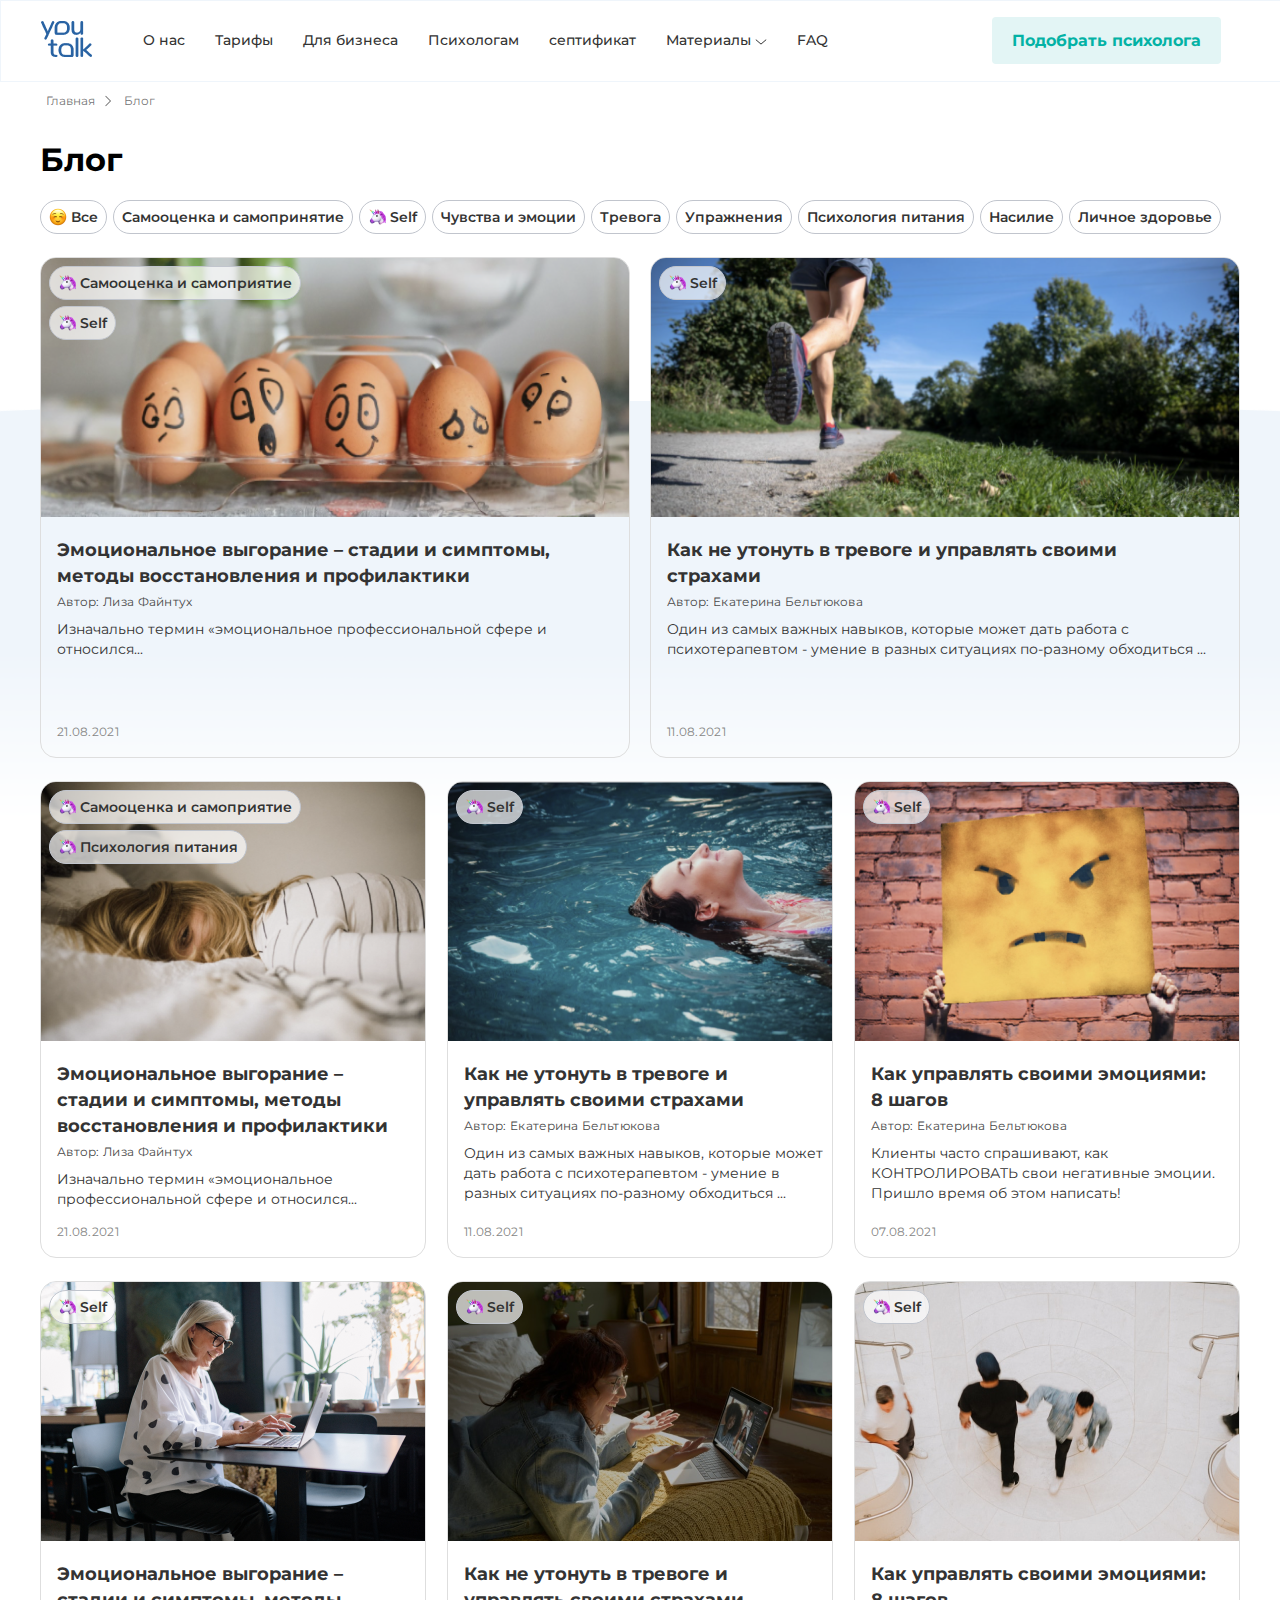
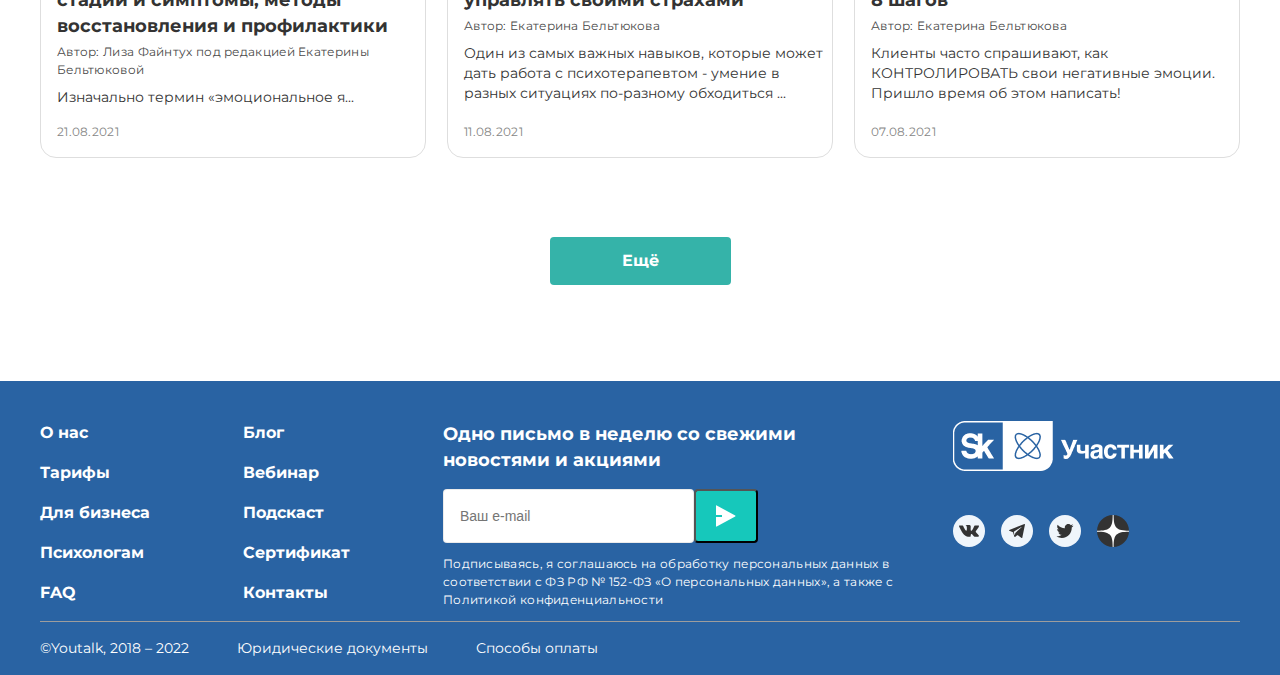
==== index.html @ 2c1c8301 "Skill_youtalk_blog" ====
<!DOCTYPE html>
<html lang="ru">
<head>
    <meta charset="UTF-8">
    <meta http-equiv="X-UA-Compatible" content="IE=edge">
    <meta name="viewport" content="width=device-width, initial-scale=1.0">
    <title>Блог</title>
    <link rel="stylesheet" href="./css/main.css">
    <link rel="preconnect" href="https://fonts.googleapis.com">
    <link rel="preconnect" href="https://fonts.gstatic.com" crossorigin>
    <link href="https://fonts.googleapis.com/css2?family=Montserrat:wght@400;500;600;700&display=swap" rel="stylesheet">
</head>
<body>
    <header>
        <div class="wrapper">
            <div class="head_menu">
            <div class="emblem">
                <a href="#">
                    <img src="./img/emblem/you_talk.png" alt="emblem you talk">
                </a>
            </div>
            <nav>
                <div class="menu">
                    <a href="#">О нас</a>
                    <a href="#">Тарифы</a>
                    <a href="#">Для бизнеса</a>
                    <a href="#">Психологам</a>
                    <a href="#">септификат</a>
                    <a href="#">Материалы <img src="./img/arrow/down.svg" alt="arrow down"></a>
                    <a href="#">FAQ</a>
                </div>
            </nav>
            <div class="button_head">
                <a href="#">Подобрать психолога</a>
            </div>
            </div>
        </div>

    </header>
    <main>
        <img src="./img/baclground/gradient.png" alt="gradient" id="grad">
        <div class="wrapper">
            <div class="way">
                <a href="#" class="way_blog">Главная</a>
                <img src="./img/arrow/right.png" alt="arrow right">
                <p class="way_blog">Блог</p>
            </div>
            <h1>Блог</h1>
            <div class="themes">
                <a href="#"><img src="./img/emblem/smile.svg" alt="smile"> Все</a>
                <a href="#">Самооценка и самопринятие</a>
                <a href="#"><img src="./img/emblem/horse.svg" alt="horse"> Self</a>
                <a href="#">Чувства и эмоции</a>
                <a href="#">Тревога</a>
                <a href="#">Упражнения</a>
                <a href="#">Психология питания</a>
                <a href="#">Насилие</a>
                <a href="#">Личное здоровье</a>
            </div>
            <div class="big_card">
                <a href="#" class="card">
                    <img src="./img/card/agg.png" alt="aggs">
                        <div class="c1">
                            <p><img src="./img/emblem/horse.svg" alt="horse"> Самооценка и самоприятие</p>
                            <p><img src="./img/emblem/horse.svg" alt="horse"> Self</p>
                        </div>
                    <div class="cont_card">
                        <p>21.08.2021</p>
                        <h4>Эмоциональное выгорание – стадии и симптомы, методы восстановления и профилактики</h4>
                        <p>Автор: Лиза Файнтух</p>
                        <p>Изначально термин «эмоциональное профессиональной сфере и относился...</p>
                    </div>
                </a>
                <a href="#" class="card">
                    <img src="./img/card/running.png" alt="running">
                        <div class="c1">
                            <p><img src="./img/emblem/horse.svg" alt="horse"> Self</p>
                        </div>
                    <div class="cont_card">
                        <p>11.08.2021</p>
                        <h4>Как не утонуть в тревоге и управлять своими страхами</h4>
                        <p>Автор: Екатерина Бельтюкова</p>
                        <p>Один из самых важных навыков, которые может дать работа с психотерапевтом - умение в разных ситуациях по-разному обходиться ...</p>
                    </div>
                </a>

            </div>
            <div class="big_card">
                <a href="#" class="card_s">
                    <img src="./img/card/1.png" alt="Emotional burnout – stages and symptoms, methods of recovery and prevention">
                    <div class="c1">
                        <p><img src="./img/emblem/horse.svg" alt="horse"> Самооценка и самоприятие</p>
                        <p><img src="./img/emblem/horse.svg" alt="horse"> Психология питания</p>
                    </div>
                    <div class="cont_card">
                        <p>21.08.2021</p>
                        <h4>Эмоциональное выгорание – стадии и симптомы, методы восстановления и профилактики</h4>
                        <p>Автор: Лиза Файнтух</p>
                        <p>Изначально термин «эмоциональное профессиональной сфере и относился...</p>
                    </div>
                </a>
                <a href="#" class="card_s">
                    <img src="./img/card/2.png" alt="Как не утонуть в тревоге и управлять своими страхами">
                    <div class="c1">
                        <p><img src="./img/emblem/horse.svg" alt="horse"> Self</p>
                    </div>
                    <div class="cont_card">
                        <p>11.08.2021</p>
                        <h4>Как не утонуть в тревоге и управлять своими страхами</h4>
                        <p>Автор: Екатерина Бельтюкова</p>
                        <p>Один из самых важных навыков, которые может дать работа с психотерапевтом - умение в разных ситуациях по-разному обходиться ...</p>
                    </div>
                </a>
                <a href="#" class="card_s">
                    <img src="./img/card/3.png" alt="How to manage your emotions: 8 steps">
                    <div class="c1">
                        <p><img src="./img/emblem/horse.svg" alt="horse"> Self</p>
                    </div>
                    <div class="cont_card">
                        <p>07.08.2021</p>
                        <h4>Как управлять своими эмоциями:
                            8 шагов</h4>
                        <p>Автор: Екатерина Бельтюкова</p>
                        <p>Клиенты часто спрашивают, как КОНТРОЛИРОВАТЬ свои негативные эмоции. Пришло время об этом написать!</p>
                    </div>
                </a>
                <a href="#" class="card_s">
                    <img src="./img/card/4.png" alt="How to manage your emotions: 8 steps Emotional burnout – stages and symptoms, methods of recovery and prevention">
                    <div class="c1">
                        <p><img src="./img/emblem/horse.svg" alt="horse"> Self</p>
                    </div>
                    <div class="cont_card">
                        <p>21.08.2021</p>
                        <h4>Эмоциональное выгорание – стадии и симптомы, методы восстановления и профилактики</h4>
                        <p>Автор: Лиза Файнтух под редакцией  Екатерины Бельтюковой</p>
                        <p>Изначально термин «эмоциональное я...</p>
                    </div>
                </a>
                <a href="#" class="card_s">
                    <img src="./img/card/5.png" alt="How not to drown in anxiety and manage your fears">
                    <div class="c1">
                        <p><img src="./img/emblem/horse.svg" alt="horse"> Self</p>
                    </div>
                    <div class="cont_card">
                        <p>11.08.2021</p>
                        <h4>Как не утонуть в тревоге и управлять своими страхами</h4>
                        <p>Автор: Екатерина Бельтюкова</p>
                        <p>Один из самых важных навыков, которые может дать работа с психотерапевтом - умение в разных ситуациях по-разному обходиться ...</p>
                    </div>
                </a>
                <a href="#" class="card_s">
                    <img src="./img/card/6.png" alt="How to manage your emotions: 8 steps">
                    <div class="c1">
                        <p><img src="./img/emblem/horse.svg" alt="horse"> Self</p>
                    </div>
                    <div class="cont_card">
                        <p>07.08.2021</p>
                        <h4>Как управлять своими эмоциями: 8 шагов</h4>
                        <p>Автор: Екатерина Бельтюкова</p>
                        <p>Клиенты часто спрашивают, как КОНТРОЛИРОВАТЬ свои негативные эмоции. Пришло время об этом написать!</p>
                    </div>
                </a>
            </div>
            <div class="button_main_wrapper">
                <a href="#" id="button_main_wrapper">Ещё</a>
            </div>
        </div>
    </main>
    <footer>
        <div class="footer">
            <div class="wrapper">
                <div class="footer_cont">
                    <div class="footer_nav">
                        <a href="#">О нас</a>
                        <a href="#">Тарифы</a>
                        <a href="#">Для бизнеса</a>
                        <a href="#">Психологам</a>
                        <a href="#">FAQ</a>
                    </div>
                    <div class="footer_nav">
                        <a href="#">Блог</a>
                        <a href="#">Вебинар</a>
                        <a href="#">Подскаст</a>
                        <a href="#">Сертификат</a>
                        <a href="#">Контакты</a>
                    </div>
                    <div class="mail">
                        <div class="your_mail">
                            <label for="email">Одно письмо в неделю со свежими новостями и акциями</label>
                                <div class="b1">
                                    <input type="email" id="email" placeholder="Ваш e-mail">
                                    <button type="submit"><img src="svg/arrow_but.svg" alt="arrow button"></button>
                                </div>
                        </div>
                        <p>Подписываясь, я соглашаюсь на обработку персональных данных в соответствии с ФЗ РФ № 152-ФЗ «О персональных данных», а также с Политикой конфиденциальности</p>
                    </div>
                    <div class="soc">
                        <a href="#"><img src="./img/emblem/sk.png" alt="SK Участник" id="sk"></a>
                        <div class="a_soc">
                            <a href="#"><img src="./svg/vk.svg" alt="vkontact"></a>
                            <a href="#"><img src="./svg/tg.svg" alt="telegram"></a>
                            <a href="#"><img src="./svg/twit.svg" alt="twitter"></a>
                            <a href="#"><img src="./svg/dzen.svg" alt="dzen"></a>
                        </div>
                    </div>
                </div>
                <div class="l_footer">
                    <a href="#">©Youtalk, 2018 – 2022</a>
                    <a href="#">Юридические документы</a>
                    <a href="#">Способы оплаты</a>
                </div>
            </div>
        </div>
    </footer>
</body>
</html>
---- css/main.css ----
body {
    margin: 0;
    font-family: 'Montserrat', sans-serif;
    font-style: normal;
}
/* header */
header {
    border: 1px solid #EFF5FB;
    background: #FFFFFF;
    margin-bottom: 16px;
    position: fixed;
    top: 0;
    width: 100%;
    z-index: 1;
}
.wrapper {
    max-width: 1200px;
    margin: 0 auto;
}
.head_menu {
    display: flex;
    flex-wrap: wrap;
    align-items: center;
    padding: 20px 0;
}
.menu a {
    margin-left: 0;
    margin-right: 30px;

    font-weight: 500;
    font-size: 14px;
    line-height: 114%;
    color: #333333;

    text-decoration: none;
}
.menu a:hover, .menu a:focus, .menu a:active {
    opacity: 70%;
}
.menu a:last-child {
    margin-right: 164px;
}
.emblem {
    margin-right: 51px;
}
.menu {
    display: flex;
    flex-wrap: wrap;
}
.button_head {

}
.button_head a {
    font-weight: 700;
    font-size: 16px;
    line-height: 20px;
    color: #03B2A5;

    padding: 14px 20px;
    background: #E3F5F5;
    border-radius: 4px;
    text-decoration: none;
}
.button_head a:hover, .button_head a:focus, .button_head a:active {
    color: #333333;
    background: #2963A3;
}
/* header */
/* main */
#grad {
    width: 100%;
    z-index: -1;
    position: absolute;
    top: 401px;
}
.way {
    display: flex;
    align-items: center;
    margin-left: 6px;
    margin-top: 92px;
    margin-bottom: 30px;

}
.way_blog {
    margin: 0;
    text-decoration: none;

    font-weight: 400;
    font-size: 12px;
    line-height: 18px;
    color: rgba(51, 51, 51, 0.7);

}
.way img {
    margin-left: 10px;
    margin-right: 13px;
}
.main_wrapper h1 {
    margin: 0 0 32px 0;
    font-weight: 700;
    font-size: 48px;
    line-height: 56px;
    color: #333333;
}
.themes {
    display: flex;
    justify-content: flex-start;
    margin-bottom: 23px;
}
.themes a {
    display: flex;
    align-items: center;
    gap: 4px;

    margin-right: 6px;

    font-weight: 600;
    font-size: 14px;
    line-height: 20px;
    text-decoration: none;
    color: #333333;

    padding: 6px 8px;
    border: 1px solid #C1C5CD;
    border-radius: 24px;
    transition: transform 0.5s ease-in;

}
.themes a:hover, .themes a:focus, .themes a:active {
    background: #333333;
    color: white;
}
.themes a:nth-last-child(1) {
    margin-right: 0;
}
.big_card {
    display: flex;
    justify-content: space-between;
    flex-wrap: wrap;
    margin-bottom: 23px;
}
.big_card a {
    text-decoration: none;
    transition: 0.3s ease-in;
}
.big_card a:hover, .big_card a:focus, .big_card a:active {
    border: solid 4px darkseagreen;
    transform: translateY(-15px);
}
.card {
    position: relative;
    max-width: 588px;
    min-height: 499px;

    overflow: hidden;
    border: 1px solid #DEDEDE;
    border-radius: 16px;
}
.card_s {
    margin-bottom: 23px;
    position: relative;
    max-width: 384px;
    min-height: 475px;

    overflow: hidden;
    border: 1px solid #DEDEDE;
    border-radius: 16px;
}
.c1 p:first-of-type{
    position: absolute;
    top: 8px;
    left: 8px;
}
.c1 p:nth-of-type(2) {
    position: absolute;
    top: 48px;
    left: 8px;
}
.c1 p:nth-of-type(-n+2){
    display: flex;
    flex-direction: row;
    align-items: center;
    margin: 0;
    padding: 6px 8px;
    gap: 4px;

    font-weight: 600;
    font-size: 14px;
    line-height: 20px;
    color: #333333;

    background: rgba(255, 255, 255, 0.7);
    border: 1px solid #C1C5CD;
    border-radius: 24px;
}
.cont_card p:first-of-type {
    margin: 0;
    position: absolute;
    left: 16px;
    bottom: 16px;

    font-weight: 400;
    font-size: 12px;
    line-height: 18px;

    letter-spacing: 0.025em;

    color: #868686;

}
.cont_card h4 {
    margin: 16px 31px 4px 16px;

    font-weight: 700;
    font-size: 18px;
    line-height: 26px;

    color: #333333;

}
.cont_card p:nth-of-type(2) {
    margin: 4px 0 8px 16px;

    font-weight: 400;
    font-size: 12px;
    line-height: 18px;

    letter-spacing: 0.025em;

    color: #494949;
}
.cont_card p:last-of-type {
    margin: 8px 0 0 16px;

    font-weight: 400;
    font-size: 14px;
    line-height: 20px;

    color: #333333;
}
.button_main_wrapper {
    display: flex;
    justify-content: center;
    margin-top: 56px;
    margin-bottom: 96px;
}
#button_main_wrapper {
    padding: 12px 72px;
    background: #35B3A9;
    border-radius: 4px;

    font-weight: 700;
    font-size: 16px;
    line-height: 24px;
    text-decoration: none;

    text-align: center;

    color: #FFFFFF;
}
#button_main_wrapper:hover, #button_main_wrapper:focus, #button_main_wrapper:active {
    color: #333333;
    background: #2963A3;
}
/* /main */

/* footer */

/* /footer */
.footer {
    background: #2963A3;
}
.footer a:hover, .footer a:focus, .footer a:active {
    color: #494949;
}
.footer_cont {
    display: flex;
}
.footer_nav {
    display: flex;
    flex-direction: column;
    padding-top: 40px;
    margin-right: 93px;

}
.footer_nav a {
    margin-bottom: 16px;

    font-weight: 700;
    font-size: 16px;
    line-height: 24px;
    text-decoration: none;

    color: #FFFFFF;
}
.mail {
    max-width: 486px;
    padding-top: 40px;
    margin-right: 24px;
}
.mail p {
    font-weight: 400;
    font-size: 12px;
    line-height: 18px;

    letter-spacing: 0.025em;

    color: #FFFFFF;
}
.your_mail {
    display: flex;
    flex-direction: column;
    max-width: 384px;
    margin-bottom: 8px;
}
.your_mail button {
    display: flex;
    flex-direction: row;
    align-items: center;
    padding: 14px 20px;
    background: #16C8BB;
    border-radius: 4px;
}
.your_mail label {
    margin-bottom: 8px;
    font-weight: 700;
    font-size: 18px;
    line-height: 26px;

    color: #FFFFFF;
}
#email {
    padding: 14px 52px 14px 16px;

    font-weight: 400;
    font-size: 14px;
    line-height: 20px;

    color: #9D9D9D;

    background: #FFFFFF;
    border: 1px solid rgba(157, 157, 157, 0.2);
    border-radius: 4px;
}
.b1 {
    display: flex;
    margin-top: 8px;
}
#sk {
    margin-top: 40px;
    margin-bottom: 40px;
}
.a_soc {
    display: flex;
}
.a_soc a {
    margin-right: 16px;
}
.l_footer {
    display: flex;
    align-items: flex-start;
    border-top: solid 1px #9D9D9D;
}
.l_footer a {
    margin: 16px 48px 17px 0;

    font-weight: 400;
    font-size: 14px;
    line-height: 20px;
    text-decoration: none;
    color: #FFFFFF;
}
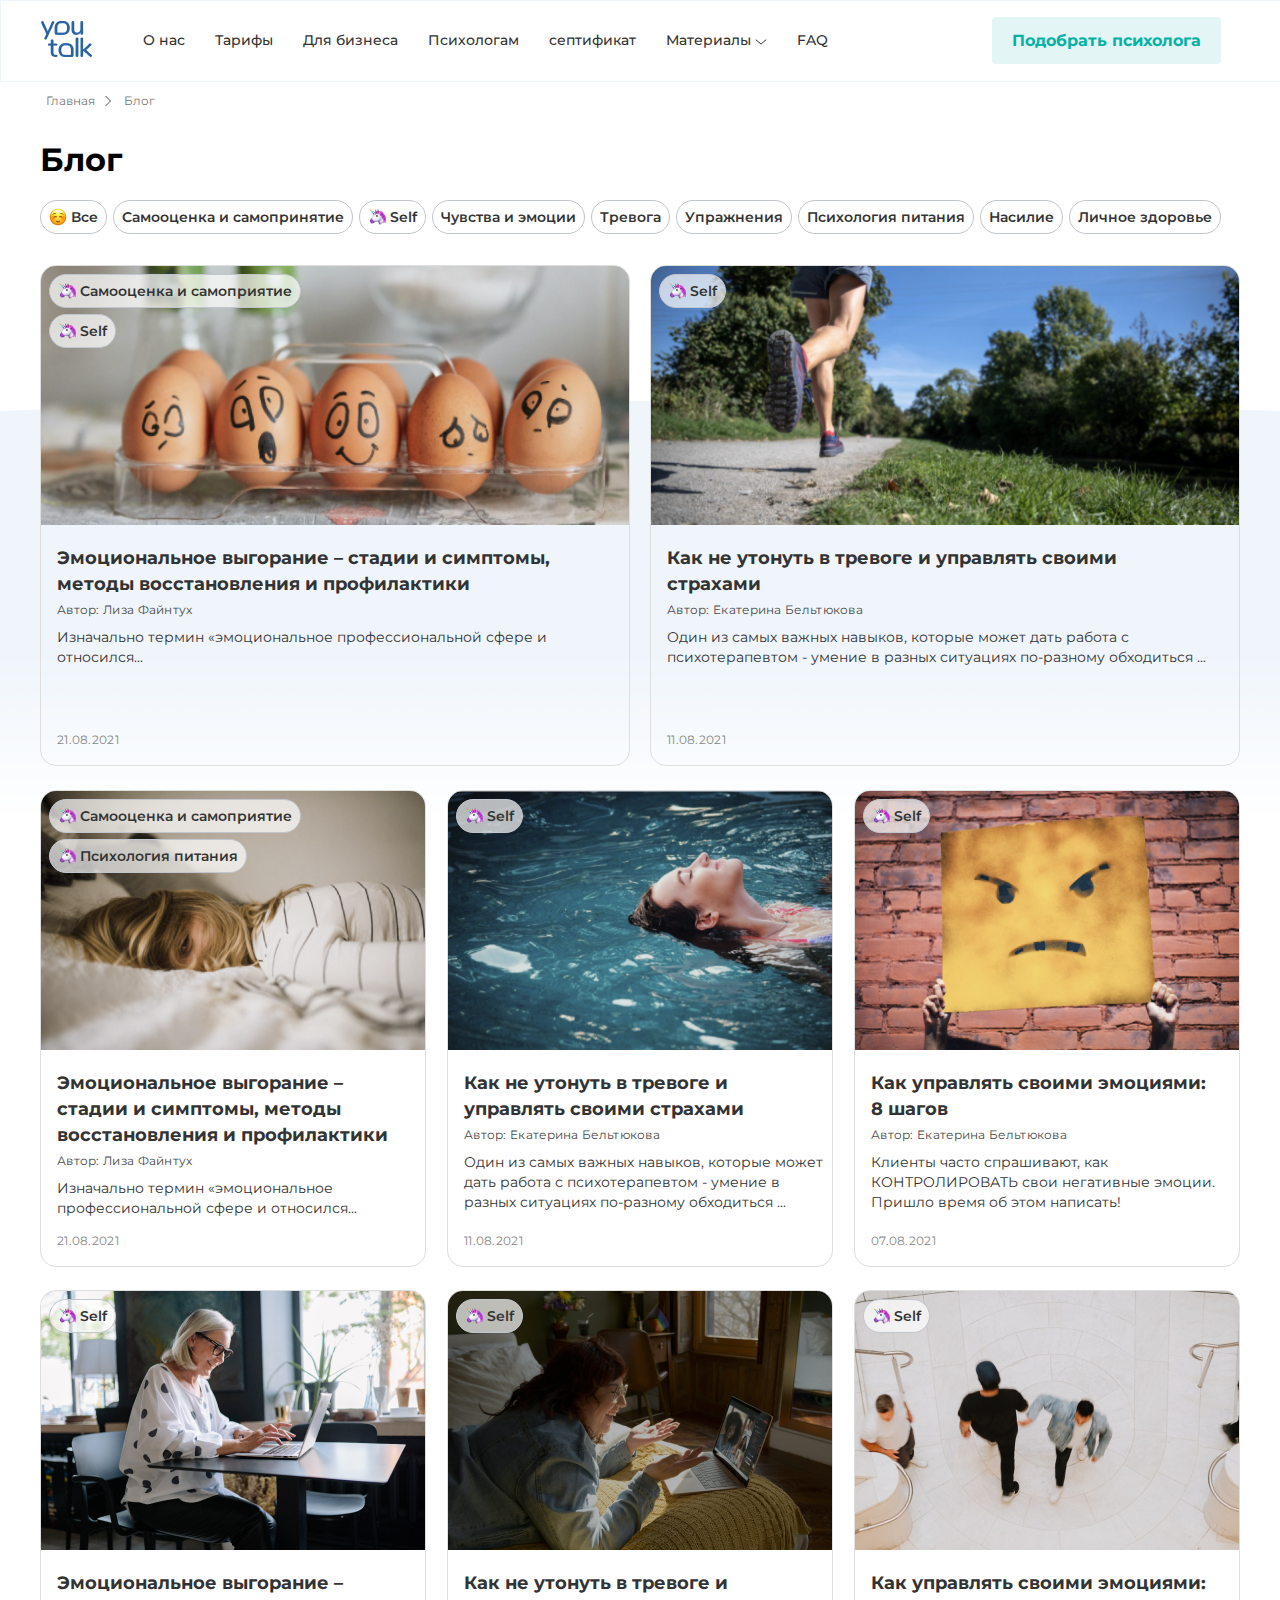
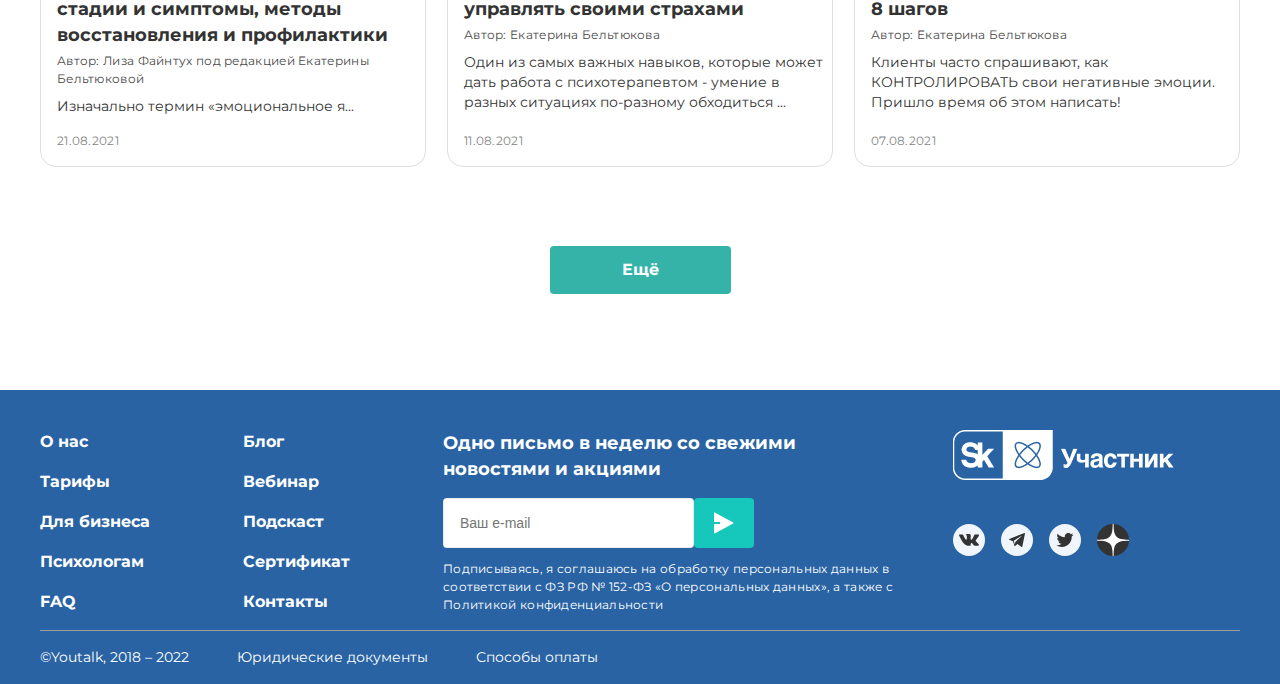
==== commit 3eeac86a: "enabling 414 px and 320px resolutions" ====
--- a/index.html
+++ b/index.html
@@ -29,10 +29,23 @@
                     <a href="#">Материалы <img src="./img/arrow/down.svg" alt="arrow down"></a>
                     <a href="#">FAQ</a>
                 </div>
+
             </nav>
             <div class="button_head">
                 <a href="#">Подобрать психолога</a>
             </div>
+                <div class="menu_mini">
+                    <img src="./img/button/button_menu.png" alt="menu" id="menu_mini">
+                        <ul class="menu_mini_a">
+                            <li><a href="#">О нас</a></li>
+                            <li><a href="#">Тарифы</a></li>
+                            <li><a href="#">Для бизнеса</a></li>
+                            <li><a href="#">Психологам</a></li>
+                            <li><a href="#">септификат</a></li>
+                            <li><a href="#">Материалы</a></li>
+                            <li><a href="#">FAQ</a></li>
+                        </ul>
+                </div>
             </div>
         </div>
 
@@ -59,7 +72,7 @@
             </div>
             <div class="big_card">
                 <a href="#" class="card">
-                    <img src="./img/card/agg.png" alt="aggs">
+                    <img src="./img/card/agg.png" alt="aggs" class="card_big">
                         <div class="c1">
                             <p><img src="./img/emblem/horse.svg" alt="horse"> Самооценка и самоприятие</p>
                             <p><img src="./img/emblem/horse.svg" alt="horse"> Self</p>
@@ -72,7 +85,7 @@
                     </div>
                 </a>
                 <a href="#" class="card">
-                    <img src="./img/card/running.png" alt="running">
+                    <img src="./img/card/running.png" alt="running" class="card_big">
                         <div class="c1">
                             <p><img src="./img/emblem/horse.svg" alt="horse"> Self</p>
                         </div>
@@ -85,9 +98,9 @@
                 </a>
 
             </div>
-            <div class="big_card">
-                <a href="#" class="card_s">
-                    <img src="./img/card/1.png" alt="Emotional burnout – stages and symptoms, methods of recovery and prevention">
+            <div class="big_card big_card_s">
+                <a href="#" class="card_s">
+                    <img src="./img/card/1.png" alt="Emotional burnout – stages and symptoms, methods of recovery and prevention" class="s_card">
                     <div class="c1">
                         <p><img src="./img/emblem/horse.svg" alt="horse"> Самооценка и самоприятие</p>
                         <p><img src="./img/emblem/horse.svg" alt="horse"> Психология питания</p>
@@ -99,8 +112,8 @@
                         <p>Изначально термин «эмоциональное профессиональной сфере и относился...</p>
                     </div>
                 </a>
-                <a href="#" class="card_s">
-                    <img src="./img/card/2.png" alt="Как не утонуть в тревоге и управлять своими страхами">
+                <a href="./article/article1.html" class="card_s">
+                    <img src="./img/card/2.png" alt="Как не утонуть в тревоге и управлять своими страхами" class="s_card">
                     <div class="c1">
                         <p><img src="./img/emblem/horse.svg" alt="horse"> Self</p>
                     </div>
@@ -112,7 +125,7 @@
                     </div>
                 </a>
                 <a href="#" class="card_s">
-                    <img src="./img/card/3.png" alt="How to manage your emotions: 8 steps">
+                    <img src="./img/card/3.png" alt="How to manage your emotions: 8 steps" class="s_card">
                     <div class="c1">
                         <p><img src="./img/emblem/horse.svg" alt="horse"> Self</p>
                     </div>
@@ -125,7 +138,7 @@
                     </div>
                 </a>
                 <a href="#" class="card_s">
-                    <img src="./img/card/4.png" alt="How to manage your emotions: 8 steps Emotional burnout – stages and symptoms, methods of recovery and prevention">
+                    <img src="./img/card/4.png" alt="How to manage your emotions: 8 steps Emotional burnout – stages and symptoms, methods of recovery and prevention" class="s_card">
                     <div class="c1">
                         <p><img src="./img/emblem/horse.svg" alt="horse"> Self</p>
                     </div>
@@ -137,7 +150,7 @@
                     </div>
                 </a>
                 <a href="#" class="card_s">
-                    <img src="./img/card/5.png" alt="How not to drown in anxiety and manage your fears">
+                    <img src="./img/card/5.png" alt="How not to drown in anxiety and manage your fears" class="s_card">
                     <div class="c1">
                         <p><img src="./img/emblem/horse.svg" alt="horse"> Self</p>
                     </div>
@@ -149,7 +162,7 @@
                     </div>
                 </a>
                 <a href="#" class="card_s">
-                    <img src="./img/card/6.png" alt="How to manage your emotions: 8 steps">
+                    <img src="./img/card/6.png" alt="How to manage your emotions: 8 steps" class="s_card">
                     <div class="c1">
                         <p><img src="./img/emblem/horse.svg" alt="horse"> Self</p>
                     </div>
--- a/css/main.css
+++ b/css/main.css
@@ -18,12 +18,38 @@
     max-width: 1200px;
     margin: 0 auto;
 }
+@media screen and (max-width: 1024px) and (min-width: 169px) {
+    .wrapper {
+        max-width: 960px;
+    }
+}
+@media screen and (max-width: 768px) and (min-width: 415px) {
+    .wrapper {
+        max-width: 728px;
+    }
+}
+@media screen and (max-width: 414px) and (min-width: 321px) {
+    .wrapper {
+        max-width: 374px;
+    }
+}
+@media screen and (max-width: 320px) {
+    .wrapper {
+        max-width: 288px;
+    }
+}
 .head_menu {
+    position: relative;
     display: flex;
     flex-wrap: wrap;
     align-items: center;
     padding: 20px 0;
 }
+@media screen and (max-width: 768px) {
+    .head_menu {
+    justify-content: space-between;
+    }
+}
 .menu a {
     margin-left: 0;
     margin-right: 30px;
@@ -38,6 +64,53 @@
 .menu a:hover, .menu a:focus, .menu a:active {
     opacity: 70%;
 }
+.menu_mini {
+    position: relative;
+}
+.menu_mini:active ul, .menu_mini:hover ul {
+    display: flex;
+}
+.menu_mini ul {
+    position: absolute;
+    right: 0;
+    display: none;
+    flex-direction: column;
+    width: 200px;
+    height: 160px;
+    background: #DEDEDE;
+    padding: 10px;
+}
+.menu_mini li {
+    margin: 2px;
+    list-style-type: none;
+    background: darkgray;
+    border-radius: 5px;
+}
+.menu_mini li:active, .menu_mini li:hover {
+    background: wheat;
+}
+.menu_mini a {
+    font-weight: 500;
+    font-size: 14px;
+    line-height: 114%;
+    text-decoration: none;
+    color: black;
+    padding: 10px 5px;
+    margin: 2px;
+}
+@media screen and (min-width: 769px) {
+    .menu_mini {
+        display: none;
+    }
+}
+@media screen and (max-width: 768px) {
+    .menu {
+        display: none;
+    }
+    .menu a {
+        display: none;
+    }
+}
 .menu a:last-child {
     margin-right: 164px;
 }
@@ -47,9 +120,6 @@
 .menu {
     display: flex;
     flex-wrap: wrap;
-}
-.button_head {
-
 }
 .button_head a {
     font-weight: 700;
@@ -61,6 +131,11 @@
     background: #E3F5F5;
     border-radius: 4px;
     text-decoration: none;
+}
+@media screen and (max-width: 1024px) {
+    .button_head a {
+        display: none;
+    }
 }
 .button_head a:hover, .button_head a:focus, .button_head a:active {
     color: #333333;
@@ -74,6 +149,11 @@
     position: absolute;
     top: 401px;
 }
+@media screen and (max-width: 1024px) {
+    #grad {
+        display: none;
+    }
+}
 .way {
     display: flex;
     align-items: center;
@@ -105,11 +185,13 @@
 }
 .themes {
     display: flex;
+    flex-wrap: wrap;
     justify-content: flex-start;
     margin-bottom: 23px;
 }
 .themes a {
     display: flex;
+    margin-bottom: 8px;
     align-items: center;
     gap: 4px;
 
@@ -138,7 +220,7 @@
     display: flex;
     justify-content: space-between;
     flex-wrap: wrap;
-    margin-bottom: 23px;
+    /*margin-bottom: 23px;*/
 }
 .big_card a {
     text-decoration: none;
@@ -152,10 +234,51 @@
     position: relative;
     max-width: 588px;
     min-height: 499px;
+    margin-bottom: 24px;
 
     overflow: hidden;
     border: 1px solid #DEDEDE;
     border-radius: 16px;
+}
+@media screen and (max-width: 1024px) {
+    .card {
+        max-width: 468px;
+        height: 599px;
+    }
+}
+@media screen and (max-width: 768px) {
+    .card {
+        max-width: 728px;
+
+    }
+    .card .card_big {
+        width: 728px;
+        height: 404px;
+    }
+}
+@media screen and (max-width: 414px) {
+    .card {
+        max-width: 374px;
+        height: 462px;
+    }
+    .card .card_big {
+        max-width: 374px;
+        height: 206px;
+    }
+
+}
+@media screen and (max-width: 320px) {
+    .card {
+        max-width: 288px;
+        height: 478px;
+    }
+    .card .card_big, .card_s .s_card {
+        max-width: 288px;
+        height: 206px;
+    }
+    .big_card_s a:nth-of-type(n+3) {
+        display: none;
+    }
 }
 .card_s {
     margin-bottom: 23px;
@@ -167,6 +290,38 @@
     border: 1px solid #DEDEDE;
     border-radius: 16px;
 }
+
+@media screen and (max-width: 414px) and (min-width: 321px) {
+    .card_s {
+        max-width: 374px;
+        height: 462px;
+    }
+    .card_s .s_card {
+        width: 374px;
+        height: 206px;
+    }
+    .big_card_s a:nth-of-type(n+3) {
+        display: none;
+    }
+}
+@media screen and (max-width: 768px) and (min-width: 415px){
+    .card_s {
+        max-width: 352px;
+        height: 446px;
+    }
+    .s_card {
+        width: 352px;
+        height: 206px;
+    }
+
+}
+
+@media screen and (max-width: 1024px) and (min-width: 769px) {
+    .card_s {
+        max-width: 304px;
+        min-height: 458px;
+    }
+}
 .c1 p:first-of-type{
     position: absolute;
     top: 8px;
@@ -245,6 +400,16 @@
     margin-top: 56px;
     margin-bottom: 96px;
 }
+@media screen and (max-width: 1024px) {
+    .button_main_wrapper {
+        margin-bottom: 59px;
+    }
+}
+@media screen and (max-width: 768px) {
+    .button_main_wrapper{
+        display: none;
+    }
+}
 #button_main_wrapper {
     padding: 12px 72px;
     background: #35B3A9;
@@ -270,6 +435,11 @@
 /* /footer */
 .footer {
     background: #2963A3;
+}
+@media screen and (max-width: 1024px) {
+    .footer {
+        display: none;
+    }
 }
 .footer a:hover, .footer a:focus, .footer a:active {
     color: #494949;
@@ -321,6 +491,7 @@
     padding: 14px 20px;
     background: #16C8BB;
     border-radius: 4px;
+    border: none;
 }
 .your_mail label {
     margin-bottom: 8px;
